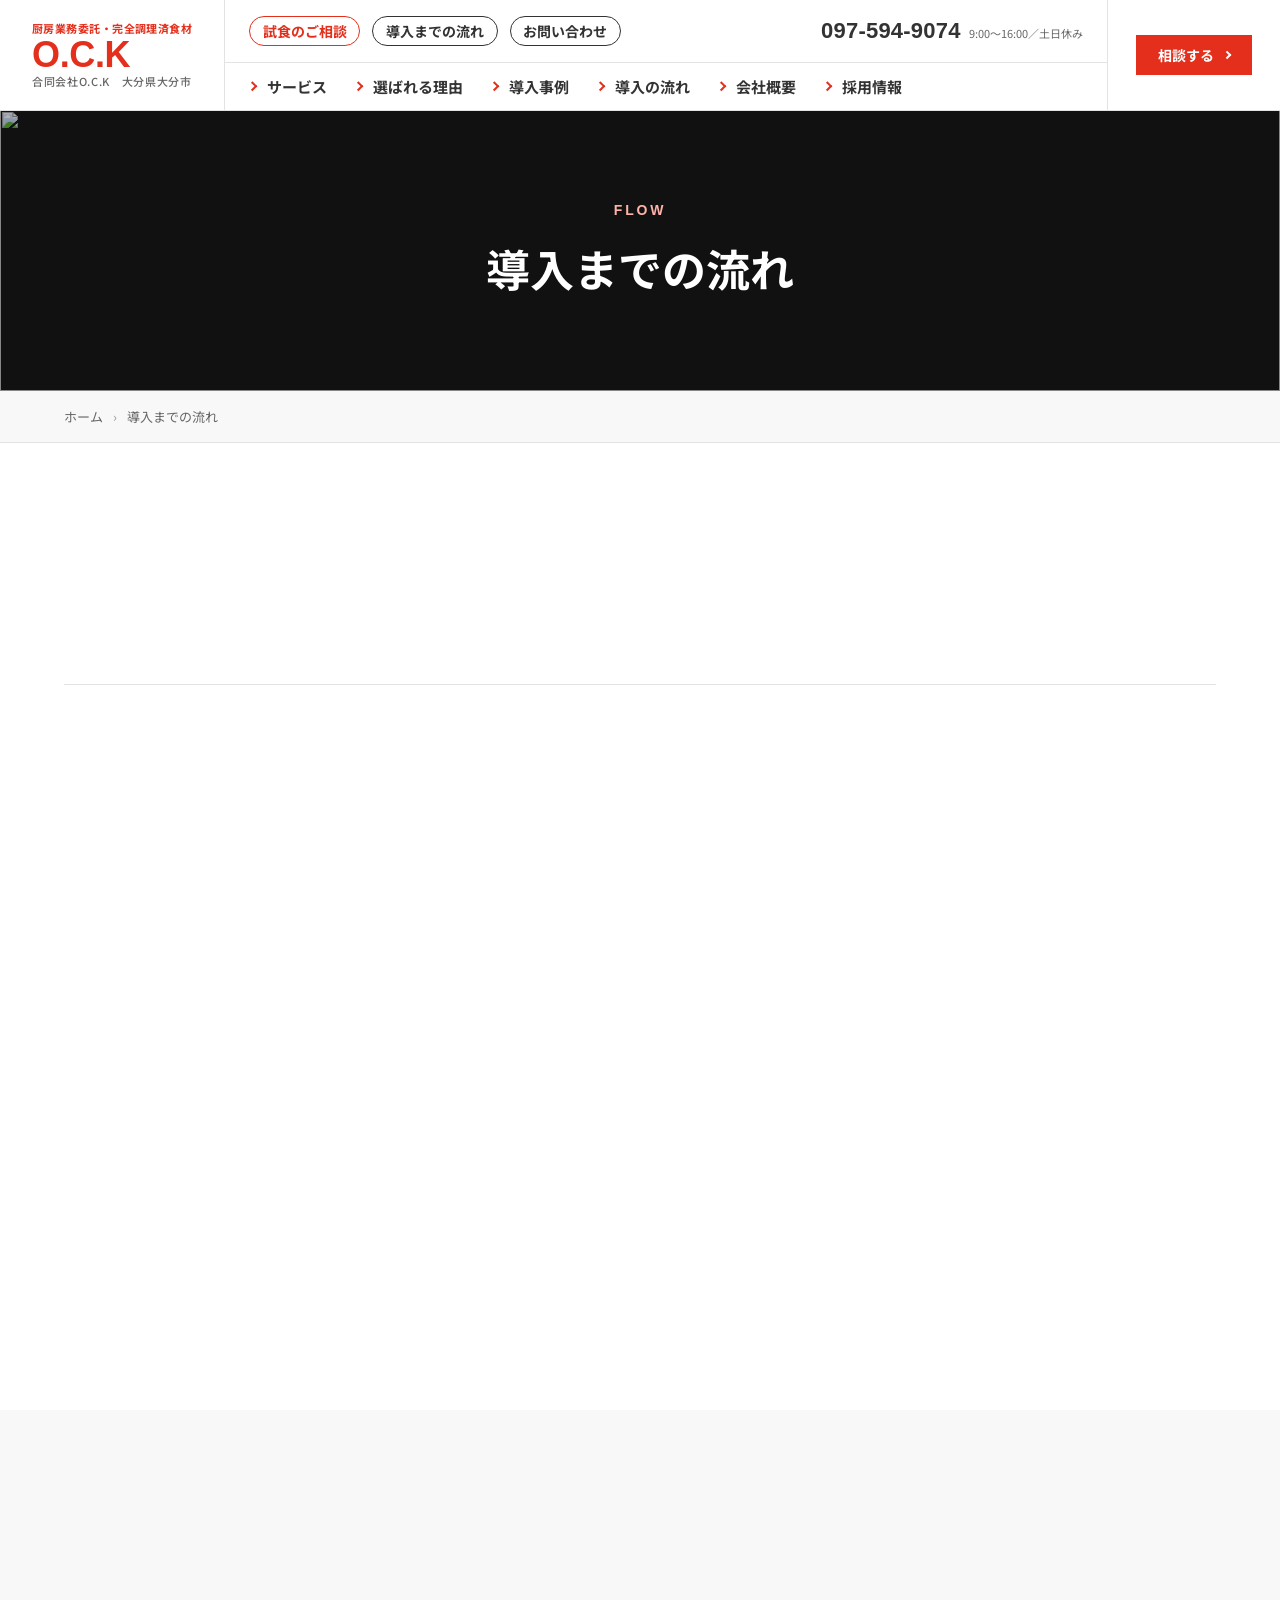
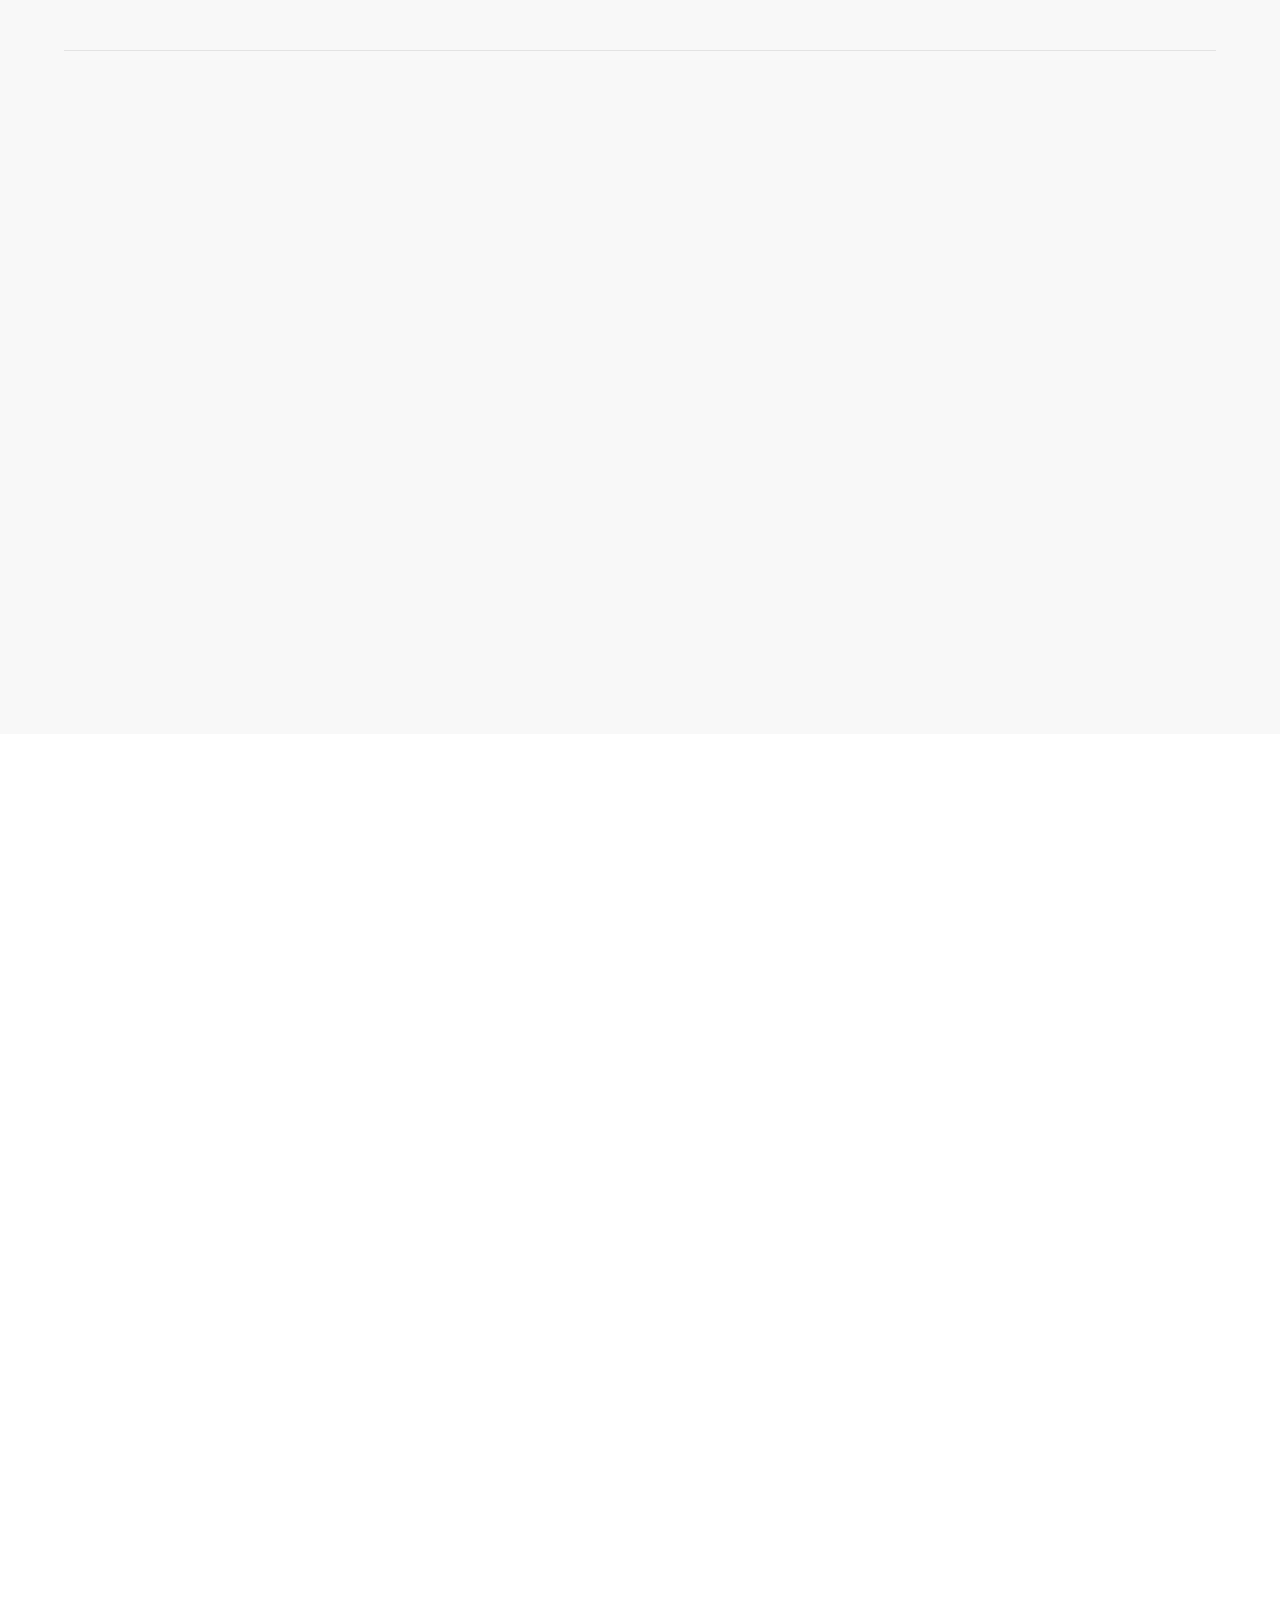
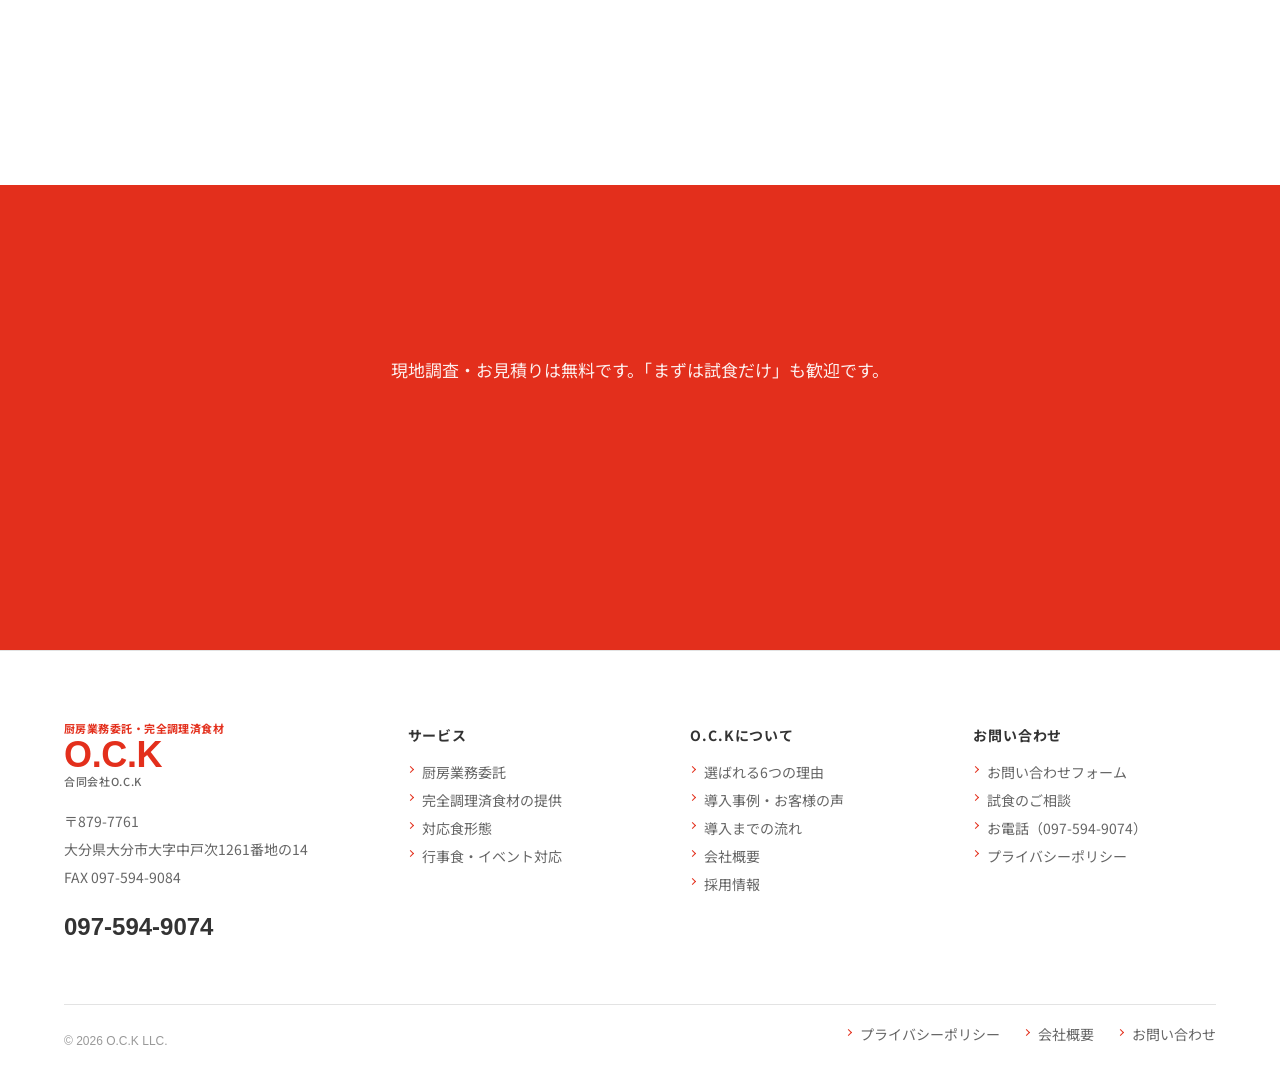
==== flow.html @ 1e6ffe30 "厨房写真に工程キャプションを追加し、導入後の流れを新設 サイトへのフィードバックを受けての対応。  - index/service の写真流しを figure+figcaption 化し、画面上に工程" ====
<!DOCTYPE html>
<html lang="ja">
<head>
<meta charset="UTF-8">
<meta name="viewport" content="width=device-width,initial-scale=1">
<title>導入までの流れ｜合同会社O.C.K</title>
<meta name="description" content="ご相談から現地調査、ご提案・お見積り、試食、ご契約・運営開始まで。導入後、冷蔵のパックが届いてから再加熱・盛付・提供までの1日の流れも掲載。">
<meta property="og:title" content="導入までの流れ｜合同会社O.C.K">
<meta property="og:description" content="ご相談から現地調査、ご提案・お見積り、試食、ご契約・運営開始まで。導入後、冷蔵のパックが届いてから再加熱・盛付・提供までの1日の流れも掲載。">
<meta property="og:type" content="article">
<meta property="og:image" content="assets/img/flow-hero.jpg">
<link rel="preconnect" href="https://fonts.googleapis.com">
<link rel="preconnect" href="https://fonts.gstatic.com" crossorigin>
<link href="https://fonts.googleapis.com/css2?family=Noto+Sans+JP:wght@400;500;700;900&display=swap" rel="stylesheet">
<link rel="icon" href="assets/img/favicon.svg" type="image/svg+xml">
<link rel="stylesheet" href="assets/css/style.css">
</head>
<body>

<div class="home-guide">
  <a href="#gnav">共通メニューに移動</a>
  <a href="#main">ページ本文に移動</a>
  <a href="#footer">フッターに移動</a>
</div>

<div class="Progress" aria-hidden="true"></div>

<!-- ===================== header ===================== -->
<header class="Header">
  <div class="Header__grid">
    <a class="Logo" href="index.html">
      <span class="Logo__tag">厨房業務委託・完全調理済食材</span>
      <span class="Logo__mark">O.C.K</span>
      <span class="Logo__name">合同会社O.C.K　大分県大分市</span>
    </a>

    <div class="Header__main">
      <div class="Header__util">
        <a class="pill pill--red" href="contact.html#shishoku">試食のご相談</a>
        <a class="pill pill--ink" href="flow.html" aria-current="page">導入までの流れ</a>
        <a class="pill pill--ink" href="contact.html">お問い合わせ</a>
        <a class="tel" href="tel:0975949074"><b>097-594-9074</b><span>9:00〜16:00／土日休み</span></a>
      </div>
      <nav class="Gnav" id="gnav" aria-label="グローバルナビゲーション">
        <ul class="Gnav__list">
          <li><a href="service.html">サービス</a></li>
          <li><a href="reason.html">選ばれる理由</a></li>
          <li><a href="case.html">導入事例</a></li>
          <li><a href="flow.html">導入の流れ</a></li>
          <li><a href="company.html">会社概要</a></li>
          <li><a href="recruit.html">採用情報</a></li>
        </ul>
      </nav>
    </div>

    <div class="Header__end">
      <a class="btn-contact" href="contact.html">相談する</a>
    </div>

    <button class="Menubtn" type="button" aria-label="メニューを開く" aria-expanded="false" aria-controls="gnav">
      <span></span><span></span><span></span><i>MENU</i>
    </button>
  </div>
</header>


<main id="main" class="Main">

  <div class="PageHead">
    <img class="PageHead__img--flow" src="assets/img/flow-hero.jpg" alt="" aria-hidden="true">
    <div class="PageHead__in">
      <h1><span class="en">FLOW</span>導入までの流れ</h1>
    </div>
  </div>
  <nav class="Breadcrumb" aria-label="パンくずリスト">
    <ol>
        <li><a href="index.html">ホーム</a></li>
        <li>導入までの流れ</li>
    </ol>
  </nav>


  <section class="sec">
    <div class="inner">
      <h2 class="common_title rv"><span>FLOW</span>導入までの流れ</h2>
      <p class="sec-lead rv">ご相談からご契約・運営開始まで、丁寧にサポートします。まずは試食からでもかまいません。</p>
      <ol class="flow" data-stagger="80">
        <li class="rv"><span class="n">01</span><h3>ご相談・お問い合わせ</h3><p>お悩みやご要望をお聞かせください。お電話・フォームどちらでも承ります。</p></li>
        <li class="rv"><span class="n">02</span><h3>現地調査・ヒアリング</h3><p>厨房設備・食数・食形態を拝見し、最適なプランを検討します。</p></li>
        <li class="rv"><span class="n">03</span><h3>ご提案・お見積り</h3><p>委託範囲は施設様に合わせて調整し、運営プランとお見積りをご提示します。</p></li>
        <li class="rv"><span class="n">04</span><h3>試食・ご検討</h3><p>実際の食事をご試食いただけます。まずは試食からでもOKです。</p></li>
        <li class="rv"><span class="n">05</span><h3>ご契約・運営開始</h3><p>契約後、スムーズに運営を開始します。</p></li>
      </ol>
      <p class="flow-support rv">施設様の状況に合わせて、導入準備から運営開始後まで継続してサポートします。</p>
    </div>
  </section>

  <section class="sec sec--grey" id="day">
    <div class="inner">
      <h2 class="common_title rv"><span>DAY</span>届いてからの1日</h2>
      <p class="sec-lead rv">導入後、施設の厨房で実際にどう回るのか。冷蔵のパックが届いてから提供までの流れです。</p>
      <ol class="flow" data-stagger="80">
        <li class="rv"><span class="n">01</span><h3>冷蔵のパックで届く</h3><p>セントラルキッチンで加熱・急速冷却・真空包装まで済ませた料理が、冷蔵のまま届きます。冷凍ではないので、解凍の時間は要りません。</p></li>
        <li class="rv"><span class="n">02</span><h3>その日の分だけ再加熱する</h3><p>提供する分だけを温めます。仕込みも調理もないため、厨房に立つ人数と時間を抑えられます。</p></li>
        <li class="rv"><span class="n">03</span><h3>利用者様ごとに盛り付ける</h3><p>常食・一口大・粗刻み・極刻み・ミキサーまで、食形態に合わせて盛り付けます。</p></li>
        <li class="rv"><span class="n">04</span><h3>配膳して提供する</h3><p>食後は下膳・食器の洗浄と厨房清掃まで。ここまでが施設様に残る業務です。</p></li>
      </ol>
      <p class="flow-support rv">朝・昼・夕とも同じ流れです。仕込みと調理はセントラルキッチンで完結しています。</p>
    </div>
  </section>

  <section class="sec">
    <div class="inner-narrow">
      <h2 class="common_title rv"><span>FAQ</span>よくあるご質問</h2>
      <div class="prose">
        <h3 class="rv">Q. 厨房業務をすべて委託しないといけませんか？</h3>
        <p class="rv">A. いいえ。完全調理済食材のみの購入・発注にも対応しています。厨房運営は現状のまま、調理工程の負担だけを軽くすることもできます。</p>
        <h3 class="rv">Q. 委託すると行事食やイベントはできなくなりますか？</h3>
        <p class="rv">A. 対応可能です。夏祭り、ビュッフェ、お弁当、ケーキバイキングなど、季節のイベントや行事に合わせた特別メニューもご提供しています。</p>
        <h3 class="rv">Q. 刻み食・ミキサー食には対応していますか？</h3>
        <p class="rv">A. 常食・一口大・粗刻み・極刻み・ミキサーまで幅広く対応しています。※食形態対応・行事食などは、厨房業務委託をご利用の場合に対応可能です。</p>
        <h3 class="rv">Q. 冷凍ではなく冷蔵で届くのはなぜですか？</h3>
        <p class="rv">A. 調理後に急速冷却し、真空包装したうえで冷蔵配送しています。冷蔵のため水分が出にくく、食材本来の味や食感を保てるためです。再加熱してもおいしさを保ちます。</p>
        <h3 class="rv">Q. 試食だけお願いすることはできますか？</h3>
        <p class="rv">A. はい、まずは試食からでもOKです。お気軽にご相談ください。</p>
      </div>
    </div>
  </section>

  <!-- ===================== CTA ===================== -->
  <section class="cta">
    <div class="inner">
      <div class="cta__in">
        <h2 class="rv">厨房の状況を、まず聞かせてください。</h2>
        <p class="rv">現地調査・お見積りは無料です。「まずは試食だけ」も歓迎です。</p>
        <div class="cta__box rv">
          <a class="cta__tel" href="tel:0975949074">
            <span class="lb">お電話でのご相談</span>
            <b><svg viewBox="0 0 24 24" aria-hidden="true"><path d="M6.6 10.8a15.1 15.1 0 0 0 6.6 6.6l2.2-2.2c.3-.3.7-.4 1-.2 1.2.4 2.4.6 3.6.6.6 0 1 .4 1 1V20c0 .6-.4 1-1 1C10.6 21 3 13.4 3 4c0-.6.4-1 1-1h3.5c.6 0 1 .4 1 1 0 1.3.2 2.5.6 3.6.1.4 0 .8-.2 1z"/></svg>097-594-9074</b>
            <span>受付時間 9:00〜16:00（土日休み）</span>
          </a>
          <a class="cta__btn" href="contact.html">
            <strong>お問い合わせ・試食のご相談</strong>
            <span>フォームから24時間受付</span>
          </a>
        </div>
      </div>
    </div>
  </section>


</main>

<footer id="footer" class="Footer">
  <div class="inner">
    <div class="Footer__guide">
      <div class="Footer__brand">
        <a class="Logo" href="index.html">
          <span class="Logo__tag">厨房業務委託・完全調理済食材</span>
          <span class="Logo__mark">O.C.K</span>
          <span class="Logo__name">合同会社O.C.K</span>
        </a>
        <address>
          〒879-7761<br>
          大分県大分市大字中戸次1261番地の14<br>
          FAX 097-594-9084
        </address>
        <a class="tel" href="tel:0975949074">097-594-9074</a>
      </div>
      <div>
        <h3>サービス</h3>
        <ul>
          <li><a href="service.html#itaku">厨房業務委託</a></li>
          <li><a href="service.html#shokuzai">完全調理済食材の提供</a></li>
          <li><a href="service.html#form">対応食形態</a></li>
          <li><a href="service.html#event">行事食・イベント対応</a></li>
        </ul>
      </div>
      <div>
        <h3>O.C.Kについて</h3>
        <ul>
          <li><a href="reason.html">選ばれる6つの理由</a></li>
          <li><a href="case.html">導入事例・お客様の声</a></li>
          <li><a href="flow.html">導入までの流れ</a></li>
          <li><a href="company.html">会社概要</a></li>
          <li><a href="recruit.html">採用情報</a></li>
        </ul>
      </div>
      <div>
        <h3>お問い合わせ</h3>
        <ul>
          <li><a href="contact.html">お問い合わせフォーム</a></li>
          <li><a href="contact.html#shishoku">試食のご相談</a></li>
          <li><a href="tel:0975949074">お電話（097-594-9074）</a></li>
          <li><a href="privacy.html">プライバシーポリシー</a></li>
        </ul>
      </div>
    </div>
    <div class="Footer__foot">
      <small>&copy; 2026 O.C.K LLC.</small>
      <ul>
        <li><a href="privacy.html">プライバシーポリシー</a></li>
        <li><a href="company.html">会社概要</a></li>
        <li><a href="contact.html">お問い合わせ</a></li>
      </ul>
    </div>
  </div>
</footer>
<button class="pagetop" type="button" aria-label="ページ上部へ戻る"></button>
<script src="assets/js/main.js"></script>
</body>
</html>
---- assets/css/style.css ----
@charset "utf-8";
/* =========================================================
   合同会社 O.C.K
   Visual system transcribed from ajinomoto.co.jp
   - html 62.5% / rem grid, .inner 1200px
   - .common_btn : outlined pill + red chevron
   - .cover      : white curtain wipe reveal
   - .notch      : white triangle cut into a grey band
   - offset shadow .1em .1em .3em .1em rgba(0,0,0,.1), radius .5em
   Accent red #E32F1C (client supplied)
   ========================================================= */

:root{
  --red:#e32f1c;
  --red-deep:#c0230f;
  --red-pale:#fdefec;
  --ink:#333;
  --ink-sub:#666;
  --ink-mute:#999;
  --line:#ededed;
  --line-2:#e3e3e3;
  --grey:#f8f8f8;
  --shadow:none;
  --radius:0;
  --inner:1200px;
  --font:'Noto Sans JP','UD新ゴ M',メイリオ,Meiryo,'Hiragino Kaku Gothic Pro',Arial,sans-serif;
  --header:11rem;
}

*,*::before,*::after{box-sizing:border-box}
html{font-size:62.5%;scroll-behavior:smooth;scroll-padding-top:12rem}
body{
  margin:0;font-family:var(--font);font-size:1.6rem;line-height:1.8;color:var(--ink);
  background:#fff;overflow-x:clip;-webkit-font-smoothing:antialiased;
}
img{max-width:100%;height:auto;vertical-align:bottom}
a{color:inherit;text-decoration:none;transition:.3s}
ul,ol{margin:0;padding:0;list-style:none}
h1,h2,h3,h4,p,figure,dl,dd,blockquote{margin:0}
button{font:inherit;color:inherit;background:none;border:0;cursor:pointer}
table{border-collapse:collapse;width:100%}
:focus-visible{outline:2px solid var(--red);outline-offset:3px}

.inner{max-width:var(--inner);margin:0 auto;padding:0 2.4rem}
.inner-narrow{max-width:92rem;margin:0 auto;padding:0 2.4rem}

/* skip links */
.home-guide a{position:absolute;left:-9999px;z-index:9999;background:var(--red);color:#fff;padding:1rem 2rem;font-size:1.3rem}
.home-guide a:focus{left:0;top:0}

/* =========================================================
   Header — bordered cell grid (ajinomoto lockup)
   ========================================================= */
.Header{
  position:fixed;top:0;left:0;width:100%;z-index:1000;background:#fff;
  border-bottom:1px solid var(--line-2);
}
.Progress{
  position:fixed;top:0;left:0;height:3px;width:100%;z-index:1200;background:var(--red);
  transform:scaleX(0);transform-origin:left;will-change:transform;
}
.Header__grid{display:flex;align-items:stretch;min-height:11rem}

.Logo{
  display:flex;flex-direction:column;justify-content:center;gap:.2rem;
  flex:0 0 auto;padding:1.6rem 3.2rem 1.6rem 3.2rem;border-right:1px solid var(--line-2);
}
.Logo:hover{opacity:1}
.Logo__tag{font-size:1.1rem;font-weight:700;letter-spacing:.04em;color:var(--red);line-height:1}
.Logo__mark{
  font-family:Arial,Helvetica,sans-serif;font-weight:700;font-size:3.6rem;line-height:1.05;
  letter-spacing:-.01em;color:var(--red);
}
.Logo__name{font-size:1.1rem;font-weight:500;color:var(--ink-sub);letter-spacing:.06em;line-height:1}

.Header__main{flex:1 1 auto;display:flex;flex-direction:column;min-width:0}
.Header__util{
  display:flex;align-items:center;gap:1.2rem;padding:1.1rem 2.4rem;
  border-bottom:1px solid var(--line-2);
}
.pill{
  display:inline-block;font-size:1.4rem;font-weight:700;line-height:1.6;
  border:1px solid currentColor;border-radius:3em;padding:.2em .9em;transition:.3s;
}
.pill--red{color:var(--red)}
.pill--red:hover{background:var(--red);color:#fff;opacity:1}
.pill--ink{color:var(--ink)}
.pill--ink:hover{background:var(--ink);color:#fff;opacity:1}
.Header__util .tel{
  margin-left:auto;display:flex;align-items:baseline;gap:.8rem;white-space:nowrap;
}
.Header__util .tel b{font-family:Arial,Helvetica,sans-serif;font-size:2.2rem;font-weight:700;color:var(--ink);letter-spacing:.01em}
.Header__util .tel span{font-size:1.1rem;color:var(--ink-sub)}

.Gnav{padding:0 2.4rem;flex:1;display:flex;align-items:center}
.Gnav__list{display:flex;gap:2.8rem}
.Gnav__list a{
  position:relative;display:block;font-size:1.5rem;font-weight:700;padding:.4em 0 .4em 1.2em;
}
.Gnav__list a::before{
  content:'';position:absolute;left:0;top:50%;width:.45em;height:.45em;
  border-top:.15em solid var(--red);border-right:.15em solid var(--red);
  transform:translateY(-50%) rotate(45deg);transition:.3s;
}
.Gnav__list a::after{
  content:'';position:absolute;left:1.2em;right:0;bottom:.1em;height:1px;background:var(--red);
  transform:scaleX(0);transform-origin:left;transition:transform .35s cubic-bezier(.2,.8,.2,1);
}
.Gnav__list a:hover{opacity:1;color:var(--red)}
.Gnav__list a:hover::after,.Gnav__list a[aria-current="page"]::after{transform:scaleX(1)}
.Gnav__list a[aria-current="page"]{color:var(--red)}

.Header__end{
  flex:0 0 auto;display:flex;align-items:center;justify-content:center;
  padding:0 2.8rem;border-left:1px solid var(--line-2);
}
.btn-contact{
  display:inline-flex;align-items:center;gap:1rem;background:var(--red);color:#fff;
  font-size:1.4rem;font-weight:700;padding:1.3rem 2.2rem;white-space:nowrap;line-height:1;
}
.btn-contact::after{
  content:'';width:.45em;height:.45em;border-top:.15em solid #fff;border-right:.15em solid #fff;
  transform:rotate(45deg);transition:transform .3s;
}
.btn-contact:hover{background:var(--red-deep);opacity:1}
.btn-contact:hover::after{transform:rotate(45deg) translate(2px,-2px)}

.Menubtn{display:none;width:7.2rem;align-self:stretch;border-left:1px solid var(--line-2);position:relative}
.Menubtn span{position:absolute;left:50%;margin-left:-1.1rem;width:2.2rem;height:2px;background:var(--ink);transition:.3s}
.Menubtn span:nth-child(1){top:1.8rem}
.Menubtn span:nth-child(2){top:2.5rem}
.Menubtn span:nth-child(3){top:3.2rem}
.Menubtn i{position:absolute;left:0;right:0;bottom:1.1rem;font-style:normal;font-size:1rem;font-weight:700;text-align:center;letter-spacing:.08em}
.Menubtn.is-open span:nth-child(1){top:2.5rem;transform:rotate(45deg)}
.Menubtn.is-open span:nth-child(2){opacity:0}
.Menubtn.is-open span:nth-child(3){top:2.5rem;transform:rotate(-45deg)}

/* =========================================================
   Buttons (= .common_btn)
   ========================================================= */
.common_btn a,a.common_btn,button.common_btn{
  display:inline-block;position:relative;color:var(--red);background:#fff;
  font-size:1.7rem;font-weight:700;line-height:1.6;
  border:1px solid currentColor;border-radius:3em;padding:.7em 3em .7em 2em;transition:.3s;
}
.common_btn a::after,a.common_btn::after,button.common_btn::after{
  content:'';position:absolute;top:50%;right:1.4em;width:.5em;height:.5em;margin-top:-.3em;
  border-top:.15em solid currentColor;border-right:.15em solid currentColor;transform:rotate(45deg);
  transition:.3s;
}
.common_btn a:hover,a.common_btn:hover,button.common_btn:hover{background:var(--red);color:#fff;opacity:1}
.common_btn a:hover::after,a.common_btn:hover::after{transform:rotate(45deg) translate(3px,-3px)}
.common_btn{text-align:center}
.btn-center{text-align:center;margin-top:6rem}

/* =========================================================
   Section titles (= .common_title)
   ========================================================= */
.common_title{font-size:3.2rem;font-weight:700;line-height:1.5;margin:0 0 1.6rem;letter-spacing:.02em}
.common_title > span.lbl,
.common_title > span:not([class]){
  display:block;position:relative;font-family:Arial,Helvetica,sans-serif;
  font-size:1.2rem;font-weight:700;color:var(--red);letter-spacing:.16em;
  line-height:1;margin-bottom:1.4rem;
}
.common_title > span.lbl::before,
.common_title > span:not([class])::before{
  content:none;
}
.common_title.is-in > span.lbl::before{transform:scaleY(1)}
.common_title .ttl-in{display:block;overflow:hidden}
.common_title .ttl-in > span{display:block}
.common_title.is-in .ttl-in > span{transform:none}
.common_title--center{text-align:center;margin-left:0}
.common_title--center > span.lbl,
.common_title--center > span:not([class]){margin:0 0 1.4rem;padding:0}

.sec-lead{font-size:1.55rem;line-height:1.95;color:var(--ink-sub);margin:0 0 4rem}
.common_title--center + .sec-lead{text-align:center;margin-left:0}

/* =========================================================
   Reveal system
   ========================================================= */
.rv{opacity:0;transform:translateY(1.2rem);transition:opacity .5s ease,transform .5s ease}
.rv.is-in{opacity:1;transform:none}
.cut.is-in{transform:none}
.rv-img{opacity:0;transition:opacity .5s ease}
.rv-img.is-in{opacity:1}
.rv-up{overflow:hidden;display:block}
.rv-up > *{display:block}
.rv-up.is-in > *{transform:none}

/* white curtain wipe (= .asv h3 span.cover) */
.cover{position:relative;display:inline-block}
.cover::before{content:none}
.cover.is-in::before{margin-left:100%}

/* =========================================================
   Main visual  (= #mainv : white message card + banner)
   ========================================================= */
.Main{padding-top:var(--header)}
#mainv{position:relative;overflow:hidden}
#mainv .line{position:absolute;left:0;top:6vw;width:100%;height:18vw;z-index:0;pointer-events:none}
#mainv .line path{
  fill:none;stroke:var(--red);stroke-width:1.6;
  stroke-dasharray:2400;stroke-dashoffset:2400;
}
#mainv.is-ready .line path{transition:stroke-dashoffset 2.2s ease-in-out .35s;stroke-dashoffset:0}

#mainv .slide{position:relative;height:34.5vw}
#mainv .slide > li{
  position:absolute;inset:0;display:flex;flex-direction:row-reverse;align-items:flex-start;
  opacity:0;visibility:hidden;pointer-events:none;z-index:1;
  transition:opacity .55s ease .35s,visibility 0s linear .9s;
}
#mainv .slide > li.is-active{
  opacity:1;visibility:visible;pointer-events:auto;z-index:2;
  transition:opacity .45s ease,visibility 0s;
}
#mainv .banner{
  width:60vw;height:28.5vw;margin:3vw 3vw 3vw 0;overflow:hidden;flex:0 0 auto;
}
#mainv .banner img{
  width:100%;height:100%;object-fit:cover;
  clip-path:inset(0 0 0 100%);transform:scale(1.14);
  transition:clip-path 1.15s cubic-bezier(.76,0,.24,1),transform 9s linear;
}
#mainv .slide > li.is-active .banner img{clip-path:inset(0 0 0 0);transform:scale(1)}
#mainv .message{
  width:34vw;height:28.5vw;background:#fff;margin:3vw;padding:2.6vw 2.4vw 2.6vw 0;
  position:relative;overflow:hidden;z-index:3;
  display:flex;flex-direction:column;justify-content:center;
}
/* card contents rise in, one after another */
#mainv .message > *{
  opacity:0;transform:translateY(2.4rem);
  transition:opacity .7s ease,transform .9s cubic-bezier(.16,.84,.28,1);
}
#mainv .slide > li.is-active .message > *{opacity:1;transform:none}
#mainv .slide > li.is-active .message > *:nth-child(1){transition-delay:.34s}
#mainv .slide > li.is-active .message > *:nth-child(2){transition-delay:.46s}
#mainv .slide > li.is-active .message > *:nth-child(3){transition-delay:.58s}
#mainv .slide > li.is-active .message > *:nth-child(4){transition-delay:.70s}
/* a red edge sweeps across the card as the slide lands */
#mainv .message::after{
  content:'';position:absolute;inset:0;background:var(--red);transform:translateX(-101%);
  transition:transform .5s cubic-bezier(.76,0,.24,1);
}
#mainv .slide > li.is-active .message::after{transform:translateX(101%);transition-duration:.8s;transition-delay:.12s}
#mainv .message .eyebrow{
  font-size:1.25rem;font-weight:700;letter-spacing:.1em;color:var(--red);margin-bottom:1.2rem;
}
#mainv .message h2{font-size:2.5vw;font-weight:700;line-height:1.5;letter-spacing:-.005em}
#mainv .message h2 em{font-style:normal;color:var(--red)}
#mainv .message h2 .num{font-family:Arial,Helvetica,sans-serif;font-size:1.5em;font-weight:700;letter-spacing:-.02em;line-height:0}
#mainv .message p{margin-top:1.4vw;font-size:1.45rem;line-height:1.9;color:var(--ink-sub)}
#mainv .message .common_btn{margin-top:auto;padding-top:1.6vw;text-align:left}
#mainv .message .common_btn a{font-size:1.5rem}

#mainv .mv-ctrl{position:absolute;right:4vw;bottom:4.6vw;display:flex;align-items:center;gap:1rem;z-index:4}
#mainv .mv-ctrl > button{
  width:4.4rem;height:4.4rem;border:1px solid var(--line-2);border-radius:50%;background:#fff;
  position:relative;transition:.3s;
}
#mainv .mv-ctrl > button:hover{background:var(--red);border-color:var(--red)}
#mainv .mv-ctrl > button::before{
  content:'';position:absolute;top:50%;left:50%;width:.9rem;height:.9rem;
  border-top:1.5px solid var(--ink);border-right:1.5px solid var(--ink);transition:.3s;
}
#mainv .mv-ctrl > button:hover::before{border-color:#fff}
#mainv .mv-ctrl .prev::before{transform:translate(-35%,-50%) rotate(-135deg)}
#mainv .mv-ctrl .next::before{transform:translate(-65%,-50%) rotate(45deg)}
#mainv .mv-ctrl .toggle::before{
  border:0;width:.9rem;height:1rem;transform:translate(-50%,-50%);
  border-left:3px solid var(--ink);border-right:3px solid var(--ink);
}
#mainv .mv-ctrl .toggle.is-paused::before{
  border:0;width:0;height:0;border-left:9px solid var(--ink);
  border-top:6px solid transparent;border-bottom:6px solid transparent;
  transform:translate(-40%,-50%);
}
#mainv .mv-ctrl .toggle:hover::before{border-left-color:#fff;border-right-color:#fff}
#mainv .mv-ctrl .toggle.is-paused:hover::before{border-top-color:transparent;border-bottom-color:transparent}
#mainv .dots{display:flex;align-items:center;gap:.8rem;margin-right:.8rem}
#mainv .dots button{width:3rem;height:3px;background:rgba(255,255,255,.8);box-shadow:0 0 3px rgba(0,0,0,.3)}
#mainv .dots button.is-active{background:var(--red)}

/* important notices */
.important_notices{background:var(--red-pale)}
.important_notices .inner{display:flex;align-items:center;gap:3.2rem;padding-top:2rem;padding-bottom:2rem;max-width:160rem}
.important_notices h2{font-size:1.8rem;font-weight:800;color:var(--red);margin:0;white-space:nowrap}
.important_notices dl{display:flex;flex-wrap:wrap;gap:.4rem 2rem;margin:0;font-size:1.6rem;line-height:1.6}
.important_notices dt{font-size:1.5rem;color:var(--ink-sub);font-family:Arial,Helvetica,sans-serif}
.important_notices dd{margin:0}
.important_notices a{text-decoration:underline}
.important_notices a:hover{color:var(--red)}

/* =========================================================
   Sections
   ========================================================= */
.sec{padding:8rem 0}
.sec--grey{background:var(--grey)}
.sec--tight{padding:7rem 0}

/* ---- 経営課題（editorial list, hairline rules） ---- */
.issue{background:var(--grey);padding:8rem 0}
.issue__head{max-width:96rem;margin:0 auto 6rem;text-align:center}
.issue__head .eyebrow{
  display:inline-block;font-size:1.4rem;font-weight:700;letter-spacing:.14em;color:var(--red);
  margin-bottom:2rem;
}
.issue__head h2{font-size:2.8rem;font-weight:700;line-height:1.7}
.issue__head h2 mark{
  background:none;color:var(--red);padding:0;margin:0;line-height:inherit;
}
.issue__list{border-top:1px solid var(--line-2)}
.issue__list li{
  display:grid;grid-template-columns:7rem minmax(0,34rem) 1fr;gap:0 3.2rem;align-items:baseline;
  border-bottom:1px solid var(--line-2);padding:2.8rem .4rem;
}
.issue__list .n{
  font-family:Arial,Helvetica,sans-serif;font-size:1.4rem;font-weight:700;color:var(--red);
  letter-spacing:.1em;
}
.issue__list h3{font-size:1.9rem;font-weight:700;line-height:1.65}
.issue__list p{font-size:1.45rem;color:var(--ink-sub);line-height:1.9}
.issue__answer{margin-top:6rem;text-align:center}
.issue__answer .arrow{
  width:1px;height:4rem;margin:0 auto 2.6rem;background:var(--line-2);
}
.issue__answer p{font-size:2.1rem;font-weight:700;line-height:1.8}
.issue__answer p em{font-style:normal;color:var(--red)}

/* ---- 理念 (= .asv) ---- */
.asv{background:var(--grey);padding:8rem 0;position:relative;overflow:hidden}
.asv__lead{font-size:1.2rem;font-weight:700;text-align:center;color:var(--red);letter-spacing:.16em;margin-bottom:2.4rem}
.asv__statement{will-change:transform;
  background:#fff;text-align:center;font-size:2.8rem;font-weight:700;line-height:1.7;
  padding:4.4rem 3rem;overflow:hidden;
}
.asv__statement em{font-style:normal;color:var(--red)}
.asv__under{
  display:flex;justify-content:center;align-items:center;gap:4rem;margin-top:5.6rem;flex-wrap:wrap;
}
.asv__under p{font-size:1.6rem;line-height:1.95;max-width:56rem}
.asv .wave{display:block;width:100%;max-width:110rem;margin:5rem auto 0;height:6rem}
.asv .wave path{
  fill:none;stroke:var(--red);stroke-width:1.4;stroke-dasharray:1600;stroke-dashoffset:1600;
  transition:stroke-dashoffset 2s ease-in-out;
}
.asv .wave.is-in path{stroke-dashoffset:0}

/* ---- 数字（before / after） ---- */
.ba{display:grid;grid-template-columns:1fr 9rem 1.4fr;align-items:stretch}
.ba .ba__col--before{opacity:0;transform:translateX(-4rem);transition:opacity .9s ease,transform 1s cubic-bezier(.16,.84,.28,1)}
.ba .ba__col--after{opacity:0;transform:translateX(4rem);transition:opacity .9s ease .18s,transform 1s cubic-bezier(.16,.84,.28,1) .18s}
.ba .ba__arrow span{opacity:0;transform:scale(.2);transition:opacity .5s ease .7s,transform .6s cubic-bezier(.2,1.5,.4,1) .7s}
.ba.is-in .ba__col--before,.ba.is-in .ba__col--after{opacity:1;transform:none}
.ba.is-in .ba__arrow span{opacity:1;transform:none}
.ba__note{font-size:1.3rem;color:var(--ink-mute);text-align:right;margin:0 0 1.6rem}
.ba__col{background:#fff;border:1px solid var(--line-2);overflow:hidden;padding-bottom:3.2rem}
.ba__col h3{font-size:1.9rem;font-weight:700;color:#fff;text-align:center;padding:1.6rem;letter-spacing:.06em}
.ba__col--before h3{background:#8b8b8b}
.ba__col--after h3{background:var(--red)}
.ba__steps{padding:2.6rem 2.6rem 0;display:grid;gap:1rem}
.ba__steps li{background:#f1f1f1;color:#555;text-align:center;font-size:1.6rem;font-weight:700;padding:1.2rem;letter-spacing:.5em;text-indent:.5em}
.ba__people{display:flex;justify-content:center;gap:.6rem;padding:2.6rem 0 0}
.ba__people svg{width:4rem;height:5.2rem}
.ba__total{margin:2rem 2.6rem 0;border-top:1px solid var(--line);padding-top:1.6rem;text-align:center;font-size:1.7rem;font-weight:700}
.ba__total b{font-family:Arial,Helvetica,sans-serif;font-size:5.2rem;line-height:1;margin:0 .3rem;letter-spacing:-.02em}
.ba__col--after .ba__total{color:var(--red)}
.ba__arrow{display:grid;place-items:center}
.ba__arrow span{width:0;height:0;border-top:2.4rem solid transparent;border-bottom:2.4rem solid transparent;border-left:3.2rem solid var(--red)}
.ba__box{margin:0 2.6rem;border:1px solid var(--line-2);border-radius:var(--radius);padding:2rem}
.ba__box + .ba__box{margin-top:1.6rem}
.ba__box h4{font-size:1.5rem;font-weight:700;text-align:center;margin-bottom:1.4rem;color:var(--ink-sub)}
.ba__col--after .ba__box h4{color:var(--red)}
.ba__chain{display:flex;align-items:center;justify-content:center;gap:1.4rem;flex-wrap:wrap}
.ba__chain li{font-size:1.5rem;font-weight:700}
.ba__chain li.sep{color:var(--red)}
.ba__inhouse{background:var(--red-pale);border-radius:.3rem;text-align:center;font-size:1.6rem;font-weight:700;padding:1rem}
.ba__hours{display:flex;justify-content:center;gap:1.8rem;font-size:1.4rem;color:var(--ink-sub);margin-top:1.4rem}
.cut{
  transform:scale(.94);transition:transform .8s cubic-bezier(.2,1.35,.4,1),opacity .8s ease;
  margin-top:4rem;background:#fff;border:2px solid var(--red);border-radius:var(--radius);
  text-align:center;padding:3.4rem 2.4rem;
}
.cut strong{display:block;font-size:2.2rem;font-weight:700;line-height:1.6}
.cut strong b{font-family:Arial,Helvetica,sans-serif;font-size:1.25em;color:var(--red);line-height:1;letter-spacing:-.01em;margin:0 .2rem}
.cut p{margin-top:.8rem;font-size:1.45rem;color:var(--ink-sub)}

/* ---- カード群 (= .future / .link_area card idiom) ---- */
.cards{display:flex;flex-wrap:wrap;justify-content:space-between;gap:2.4rem 0}
.cards > li{width:32%}
.cards--2 > li{width:49%}
.card{
  display:block;position:relative;height:100%;background:#fff;
  border:1px solid var(--line-2);overflow:hidden;transition:border-color .3s;
}
.card:hover{opacity:1;border-color:var(--red)}
.card::after{
  content:'';position:absolute;right:1.8rem;bottom:1.8rem;width:.45em;height:.45em;
  border-top:1px solid var(--ink-mute);border-right:1px solid var(--ink-mute);transform:rotate(45deg);
  transition:border-color .3s;
}
.card:hover::after{border-color:var(--red)}
.card__img{display:block;aspect-ratio:16/10;overflow:hidden}
.card__img img{width:100%;height:100%;object-fit:cover;transition:transform .8s cubic-bezier(.2,.8,.2,1)}
.card:hover .card__img img{transform:scale(1.03)}
.card__body{display:block;padding:2.4rem 2.2rem 4rem}
.card__no{
  display:block;font-family:Arial,Helvetica,sans-serif;font-size:1.3rem;font-weight:700;
  color:var(--red);letter-spacing:.12em;margin-bottom:.8rem;
}
.card h3{font-size:1.8rem;font-weight:700;line-height:1.6;margin-bottom:1rem}
.card p{font-size:1.4rem;color:var(--ink-sub);line-height:1.9}
.card .sub{display:block;font-size:1.3rem;color:var(--ink-mute);margin-bottom:1.4rem}

/* 2枚組の事業カード */
.biz .card__body{padding:3rem 2.8rem 4.6rem}
.biz .card h3{font-size:2.1rem}

/* ---- 横スクロール写真帯（marquee） ---- */
.marquee{overflow:hidden;padding:0;position:relative}
.marquee__track{display:flex;width:max-content;animation:marquee 46s linear infinite}
.marquee:hover .marquee__track{animation-play-state:paused}
.marquee__track li{width:26rem;flex:0 0 auto;padding-right:1.6rem}
.marquee__track figure{margin:0}
.marquee__track img{width:100%;height:26rem;object-fit:cover}
.marquee__track figcaption{font-size:1.3rem;line-height:1.7;color:var(--ink-sub);margin-top:1.2rem}
.marquee__track .step{
  display:block;font-size:1.1rem;font-weight:700;letter-spacing:.1em;
  color:var(--red);margin-bottom:.4rem;
}
@keyframes marquee{from{transform:translateX(0)}to{transform:translateX(-50%)}}
.marquee--rev .marquee__track{animation-direction:reverse}
.marquee--gap{margin-top:4.8rem}

/* ---- 食形態 ---- */
.form-list{display:flex;justify-content:center;flex-wrap:wrap;gap:1.6rem}
.form-list li{
  border:1px solid var(--red);color:var(--red);border-radius:3em;
  font-size:1.8rem;font-weight:700;padding:1.1rem 3.6rem;background:#fff;
}
.form-note{text-align:center;font-size:1.3rem;color:var(--ink-mute);margin-top:2.6rem}

/* ---- カルーセル ---- */
.carousel{position:relative}
.carousel__viewport{overflow:hidden}
.carousel__track{display:flex;align-items:stretch;gap:2.4rem;transition:transform .8s cubic-bezier(.2,.8,.2,1)}
.carousel__track > li{flex:0 0 calc((100% - 7.2rem)/4)}
.carousel--3 .carousel__track > li{flex:0 0 calc((100% - 4.8rem)/3)}
.carousel__ctrl{display:flex;justify-content:center;align-items:center;gap:1rem;margin-top:4rem}
.carousel__btn{
  width:5rem;height:5rem;border:1px solid var(--line-2);border-radius:50%;background:#fff;
  position:relative;transition:.3s;
}
.carousel__btn:hover:not(:disabled){background:var(--red);border-color:var(--red)}
.carousel__btn::before{
  content:'';position:absolute;top:50%;left:50%;width:.9rem;height:.9rem;
  border-top:1.5px solid var(--ink);border-right:1.5px solid var(--ink);transition:.3s;
}
.carousel__btn:hover:not(:disabled)::before{border-color:#fff}
.carousel__btn--prev::before{transform:translate(-35%,-50%) rotate(-135deg)}
.carousel__btn--next::before{transform:translate(-65%,-50%) rotate(45deg)}
.carousel__btn:disabled{opacity:.28;cursor:default}
.carousel__dots{display:flex;gap:.8rem;margin:0 1.2rem}
.carousel__dots button{width:3.2rem;height:3px;background:#dcdcdc}
.carousel__dots button.is-active{background:var(--red)}
.tile{display:block;height:100%}
.tile__img{display:block;aspect-ratio:4/3;overflow:hidden}
.tile__img img{width:100%;height:100%;object-fit:cover;transition:transform .8s cubic-bezier(.2,.8,.2,1)}
.tile:hover img{transform:scale(1.05)}
.tile__meta{display:flex;align-items:center;gap:1rem;margin:1.6rem 0 .6rem;font-size:1.3rem}
.tile__meta .ctg{color:var(--red);font-weight:700}
.tile h3{font-size:1.7rem;font-weight:500;line-height:1.7}

/* ---- 導入事例 ---- */
.case{display:grid;grid-template-columns:1.05fr 1fr;background:#fff;border:1px solid var(--line-2);overflow:hidden}
.case__img{min-height:36rem}
.case__img img{width:100%;height:100%;object-fit:cover}
.case__body{padding:5.6rem 5rem}
.case__tag{display:inline-block;font-size:1.3rem;font-weight:700;color:#fff;background:var(--red);border-radius:1em;padding:.25em 1.1em;margin-bottom:2rem}
.case__body h3{font-size:2.8rem;font-weight:700;line-height:1.6;margin-bottom:2rem}
.case__body p{font-size:1.6rem;color:var(--ink-sub);line-height:2.1}
.voice{display:grid;grid-template-columns:repeat(3,1fr);gap:2.6rem;margin-top:5rem}
.voice li{background:#fff;border:1px solid var(--line-2);border-top:2px solid var(--red);padding:3rem 2.6rem}
.voice p{font-size:1.6rem;line-height:2.05}
.voice .who{margin-top:1.6rem;font-size:1.3rem;color:var(--ink-mute)}

/* ---- ギャラリー ---- */
.gallery{display:grid;grid-template-columns:repeat(4,1fr);gap:1.6rem}
.gallery li{aspect-ratio:4/3;overflow:hidden}
.gallery li:first-child{grid-column:span 2;grid-row:span 2;aspect-ratio:auto}
.gallery img{width:100%;height:100%;object-fit:cover;transition:transform .8s cubic-bezier(.2,.8,.2,1)}
.gallery li:hover img{transform:scale(1.06)}

/* ---- 導入の流れ ---- */
.flow{border-top:1px solid var(--line-2)}
.flow li{display:grid;grid-template-columns:11rem 30rem 1fr;gap:0 3.2rem;align-items:baseline;border-bottom:1px solid var(--line-2);padding:3.4rem .8rem;position:relative}
.flow .n{font-family:Arial,Helvetica,sans-serif;font-size:2.6rem;font-weight:700;color:var(--red);letter-spacing:.02em;line-height:1.4}
.flow h3{font-size:2.2rem;font-weight:700;line-height:1.5}
.flow p{font-size:1.6rem;color:var(--ink-sub);line-height:2}
.flow-support{margin-top:3.2rem;background:var(--red-pale);text-align:center;padding:2.6rem;font-size:1.8rem;font-weight:700;line-height:1.9}

/* ---- ニュース (= .newsroom) ---- */
.news li{border-bottom:1px solid var(--line)}
.news a{display:block;padding:2.6rem .4rem}
.news a:hover{opacity:1}
.news a:hover .news__title{color:var(--red);text-decoration:underline}
.news__meta{display:flex;align-items:center;gap:1.4rem;font-size:1.5rem;margin-bottom:.4em}
.news__meta time{font-family:Arial,Helvetica,sans-serif;color:var(--ink-sub)}
.news__meta .ctg{color:var(--red)}
.news__meta .genre{border:1px solid var(--line-2);border-radius:.5rem;font-size:1.2rem;padding:.2em .8em;color:var(--ink-sub)}
.news__title{font-size:2rem;font-weight:400;line-height:1.7;transition:.3s}

/* ---- link_area（三角ノッチ付き） ---- */
.link_area{background:var(--grey);padding:10rem 0;position:relative}
.link_area::before{
  content:'';position:absolute;top:0;left:50%;margin-left:-3em;
  border-top:2em solid #fff;border-right:3em solid transparent;border-left:3em solid transparent;
}
.link_area .cards > li{width:32%}
.link_area .card{display:flex;align-items:center;justify-content:center;padding:5.6rem 1.6rem;text-align:center}
.link_area .card .common_title{margin:0}

/* ---- CTA ---- */
.cta{background:var(--red);color:#fff;padding:8.8rem 0}
.cta__in{text-align:center}
.cta h2{font-size:3.6rem;font-weight:700;line-height:1.6;margin-bottom:1.2rem}
.cta p{font-size:1.7rem;opacity:.92;margin-bottom:4rem}
.cta__box{display:flex;justify-content:center;gap:2.4rem;flex-wrap:wrap;align-items:stretch}
.cta__tel{background:#fff;color:var(--ink);padding:2.6rem 4rem;text-align:left;min-width:36rem;border-radius:var(--radius)}
.cta__tel .lb{display:block;font-size:1.3rem;font-weight:700;color:var(--ink-sub)}
.cta__tel b{display:flex;align-items:center;gap:1.2rem;font-family:Arial,Helvetica,sans-serif;font-size:4rem;font-weight:700;line-height:1.25;letter-spacing:-.01em}
.cta__tel b svg{width:3rem;height:3rem;fill:var(--red)}
.cta__tel span{display:block;font-size:1.3rem;color:var(--ink-sub)}
.cta__btn{
  display:flex;flex-direction:column;justify-content:center;align-items:center;gap:.6rem;
  background:#fff;color:var(--red);border-radius:var(--radius);padding:2.6rem 4.8rem;min-width:36rem;
  font-weight:700;
}
.cta__btn:hover{opacity:1;background:#111;color:#fff}
.cta__btn strong{font-size:2.4rem}
.cta__btn span{font-size:1.3rem;font-weight:500}


/* ---- 募集要項ブロック（採用ページ） ---- */
.job-block + .job-block{margin-top:5.6rem}
.job-title{
  display:flex;align-items:center;flex-wrap:wrap;gap:1.2rem;
  font-size:2.4rem;font-weight:700;line-height:1.5;margin-bottom:2rem;
  padding-bottom:1.6rem;border-bottom:2px solid var(--red);
}
.job-title .no{
  font-family:Arial,Helvetica,sans-serif;font-size:1.3rem;font-weight:700;color:var(--red);
  letter-spacing:.12em;width:100%;
}
.job-title .tag{
  font-size:1.2rem;font-weight:700;color:#fff;background:var(--ink);border-radius:1em;padding:.3em 1em;
}

/* ---- 2列 特長リスト（.issue__list の派生） ---- */
.pts{border-top:1px solid var(--line-2)}
.pts li{
  display:grid;grid-template-columns:16rem 1fr;gap:0 3.2rem;align-items:baseline;
  border-bottom:1px solid var(--line-2);padding:3rem .8rem;
}
.pts .n{font-family:Arial,Helvetica,sans-serif;font-size:1.3rem;font-weight:700;color:var(--red);letter-spacing:.12em}
.pts h3{font-size:2.2rem;font-weight:700;line-height:1.5;margin-bottom:.6rem}
.pts p{font-size:1.6rem;color:var(--ink-sub);line-height:2}

/* ---- 中央寄せ common_btn のインラインリンク ---- */
.inline-btn{text-align:left;margin-top:2.4rem}

/* =========================================================
   Lower pages
   ========================================================= */
.PageHead{position:relative;overflow:hidden;background:#111}
.PageHead img{position:absolute;inset:0;width:100%;height:100%;object-fit:cover;opacity:.5}
.PageHead img.PageHead__img--flow{object-position:center 34%;opacity:.68}
.PageHead img.PageHead__img--service{object-position:center 34%;opacity:.68}
.PageHead img.PageHead__img--reason{object-position:center 20%}
.PageHead img.PageHead__img--case{object-position:center 32%;opacity:.58}
.PageHead img.PageHead__img--company,
.PageHead img.PageHead__img--recruit{opacity:.68}
.PageHead__in{position:relative;padding:9rem 0;text-align:center;color:#fff}
.PageHead .en{display:block;font-family:Arial,Helvetica,sans-serif;font-size:1.4rem;font-weight:700;letter-spacing:.2em;color:#ffb3a8;margin-bottom:1.4rem}
.PageHead h1{font-size:4.4rem;font-weight:700;line-height:1.5}
.Breadcrumb{background:var(--grey);font-size:1.3rem;color:var(--ink-sub);border-bottom:1px solid var(--line-2)}
.Breadcrumb ol{display:flex;flex-wrap:wrap;gap:1rem;max-width:var(--inner);margin:0 auto;padding:1.4rem 2.4rem}
.Breadcrumb li+li::before{content:'›';margin-right:1rem;color:var(--ink-mute)}
.Breadcrumb a:hover{color:var(--red)}

.prose h2{font-size:3.2rem;font-weight:700;line-height:1.5;margin:0 0 2.4rem;padding-left:1.8rem;border-left:5px solid var(--red)}
.prose h3{font-size:2.2rem;font-weight:700;margin:4.4rem 0 1.4rem}
.prose p{font-size:1.6rem;line-height:2.15;margin-bottom:2rem}
.prose ul.dot li{position:relative;padding-left:2.2rem;font-size:1.6rem;line-height:2.05}
.prose ul.dot li::before{content:'';position:absolute;left:.2rem;top:.9em;width:.8rem;height:.8rem;border-radius:50%;background:var(--red)}
.prose ul.dot{margin-bottom:2.4rem}
.sec-block + .sec-block{margin-top:8.8rem}

.reason-blocks{display:grid;gap:9.6rem}
.reason-block{display:grid;grid-template-columns:1fr 1.05fr;gap:5.6rem;align-items:center}
.reason-block:nth-child(even) .reason-block__img{order:2}
.reason-block__img{aspect-ratio:4/3;overflow:hidden}
.reason-block__img img{width:100%;height:100%;object-fit:cover}
.reason-block .no{font-family:Arial,Helvetica,sans-serif;font-size:4.4rem;font-weight:700;color:var(--red);line-height:1;margin-bottom:1rem;letter-spacing:-.02em}
.reason-block .lead{font-size:1.9rem;font-weight:700;line-height:1.9;margin-bottom:1.4rem}

.table-company{border-top:1px solid var(--line-2)}
.table-company th,.table-company td{border-bottom:1px solid var(--line-2);padding:2.2rem 1.8rem;text-align:left;vertical-align:top;font-size:1.6rem}
.table-company th{width:22rem;font-weight:700;background:var(--grey)}

.form-block{border-top:1px solid var(--line-2)}
.form-row{display:grid;grid-template-columns:24rem 1fr;gap:2.4rem;align-items:start;padding:2.6rem .4rem;border-bottom:1px solid var(--line-2)}
.form-row > label{font-size:1.6rem;font-weight:700;padding-top:1.2rem}
.form-row .req{display:inline-block;background:var(--red);color:#fff;font-size:1.1rem;font-weight:700;padding:.2em .8em;margin-left:.8rem;vertical-align:.2rem}
.form-row input,.form-row textarea,.form-row select{
  width:100%;border:1px solid #d5d5d5;padding:1.4rem 1.6rem;font:inherit;font-size:1.5rem;background:#fff;border-radius:.3rem;
}
.form-submit{text-align:center;margin-top:4rem}
.form-submit button{font-size:1.9rem;padding:.9em 4em .9em 3em}
.form-note-s{font-size:1.3rem;color:var(--ink-mute);margin-top:1.8rem}

/* =========================================================
   Footer
   ========================================================= */
.Footer{border-top:1px solid var(--line-2);padding:7.2rem 0 0}
.Footer__guide{display:grid;grid-template-columns:1.25fr 1fr 1fr 1fr;gap:4rem;padding-bottom:5.6rem}
.Footer__brand .Logo{padding:0;border:0;margin-bottom:2rem;align-items:flex-start}
.Footer__brand address{font-style:normal;font-size:1.4rem;color:var(--ink-sub);line-height:2}
.Footer__brand .tel{display:block;margin-top:1.4rem;font-family:Arial,Helvetica,sans-serif;font-size:2.4rem;font-weight:700}
.Footer h3{font-size:1.4rem;font-weight:700;margin-bottom:1.6rem;letter-spacing:.06em}
.Footer ul li{font-size:1.4rem;line-height:1;margin-bottom:1.4rem}
.Footer ul li a{color:var(--ink-sub);position:relative;padding-left:1.4rem}
.Footer ul li a::before{content:'';position:absolute;left:0;top:.42em;width:.5rem;height:.5rem;border-top:1.5px solid var(--red);border-right:1.5px solid var(--red);transform:rotate(45deg)}
.Footer ul li a:hover{color:var(--red);opacity:1}
.Footer__foot{border-top:1px solid var(--line-2);padding:2.2rem 0;display:flex;justify-content:space-between;align-items:center;gap:2rem;flex-wrap:wrap}
.Footer__foot small{font-size:1.2rem;color:var(--ink-mute);font-family:Arial,Helvetica,sans-serif}
.Footer__foot ul{display:flex;gap:2.4rem;font-size:1.2rem}
.Footer__foot a{color:var(--ink-sub)}
.Footer__foot a:hover{color:var(--red)}

.pagetop{
  position:fixed;right:2.4rem;bottom:2.4rem;z-index:900;width:5.4rem;height:5.4rem;
  background:var(--red);opacity:0;visibility:hidden;transition:.3s;
}
.pagetop.is-show{opacity:1;visibility:visible}
.pagetop:hover{background:#111}
.pagetop::before{content:'';position:absolute;top:56%;left:50%;width:1.2rem;height:1.2rem;border-top:2px solid #fff;border-right:2px solid #fff;transform:translate(-50%,-50%) rotate(-45deg)}

/* =========================================================
   Responsive
   ========================================================= */
@media screen and (max-width:1200px){
  .Header__util .tel{display:none}
  .Gnav__list{gap:1.8rem}
  .Gnav__list a{font-size:1.4rem}
  .carousel__track > li{flex:0 0 calc((100% - 4.8rem)/3)}
  .carousel--3 .carousel__track > li{flex:0 0 calc((100% - 2.4rem)/2)}
}
@media screen and (max-width:900px){
  :root{--header:6.4rem}
  html{scroll-padding-top:7rem}
  .Header__grid{min-height:6.4rem}
  .Logo{padding:0 1.6rem;border:0;justify-content:center}
  .Logo__mark{font-size:2.6rem}
  .Logo__tag,.Logo__name{display:none}
  .Header__main{
    position:fixed;top:6.4rem;left:0;width:100%;height:calc(100dvh - 6.4rem);background:#fff;
    overflow-y:auto;transform:translateX(100%);transition:transform .4s cubic-bezier(.2,.8,.2,1);
    padding-bottom:6rem;
  }
  .Header__main.is-open{transform:none}
  .Header__util{flex-wrap:wrap;gap:1rem;padding:2rem 2.4rem;order:2;border:0}
  .Header__util .tel{display:flex;margin:1rem 0 0;width:100%}
  .Gnav{padding:0;order:1}
  .Gnav__list{display:block;width:100%}
  .Gnav__list li{border-bottom:1px solid var(--line-2)}
  .Gnav__list a{font-size:1.7rem;padding:1.9rem 2.4rem 1.9rem 3.6rem}
  .Gnav__list a::before{left:2.4rem}
  .Gnav__list a::after{display:none}
  .Header__end{margin-left:auto;border:0;padding:0}
  .Header__end .btn-contact{display:none}
  .Menubtn{display:block}

  .sec,.issue,.asv,.link_area{padding:6.4rem 0}
  .inner,.inner-narrow{padding:0 2rem}
  .common_title{font-size:2.8rem}
  .common_title span{font-size:1.5rem}
  .sec-lead{font-size:1.5rem;margin-bottom:3.2rem}

  #mainv .slide{height:auto;min-height:0}
  #mainv .line{display:none}
  #mainv .slide > li{
    position:relative;flex-direction:column;display:none;
    opacity:1;visibility:visible;pointer-events:auto;transition:none;
  }
  #mainv .slide > li.is-active{display:flex}
  /* slides swap with display on SP, so the entrance transitions can't run */
  #mainv .banner img{clip-path:none;transform:none;transition:none}
  #mainv .message > *{opacity:1;transform:none;transition:none}
  #mainv .message::after{display:none}
  #mainv .banner{width:100%;height:52vw;margin:0}
  #mainv .message{
    width:100%;height:auto;margin:0;padding:2.8rem 2rem 3.2rem;box-shadow:none;border-radius:0;
  }
  #mainv .message h2{font-size:2.4rem}
  #mainv .message p{margin-top:1.4rem;font-size:1.4rem}
  #mainv .message .common_btn{padding-top:2rem}
  #mainv .mv-ctrl{right:1.6rem;bottom:auto;top:calc(52vw - 6rem)}
  #mainv .mv-ctrl > button{width:3.6rem;height:3.6rem}
  #mainv .dots{margin-right:.4rem}

  .important_notices .inner{flex-direction:column;align-items:flex-start;gap:.8rem}
  .important_notices dl{gap:.2rem 1.2rem;font-size:1.4rem}

  .issue__head h2{font-size:2.4rem}
  .issue__list li{grid-template-columns:1fr;gap:.6rem;padding:2.4rem .4rem}
  .issue__list h3{font-size:1.9rem}
  .issue__list p{font-size:1.5rem}
  .issue__answer p{font-size:2rem}
  .asv__statement{will-change:transform;font-size:2.4rem;padding:3.2rem 1.8rem}
  .asv__under p{font-size:1.6rem}

  .ba{grid-template-columns:1fr}
  .ba__arrow{padding:1.2rem 0}
  .ba__arrow span{border-left:2.4rem solid transparent;border-right:2.4rem solid transparent;border-top:2.6rem solid var(--red);border-bottom:0}
  .ba__total b{font-size:4rem}
  .cut strong{font-size:2.2rem}

  .cards > li,.cards--2 > li,.link_area .cards > li{width:100%}
  .biz .card__body{padding:2.4rem 2rem 4rem}
  .biz .card h3{font-size:2.2rem}
  .marquee__track li{width:17rem;padding-right:1.2rem}
  .marquee__track img{height:17rem}
  .marquee__track figcaption{font-size:1.2rem;margin-top:.9rem}
  .form-list li{font-size:1.5rem;padding:.9rem 2.4rem}

  .carousel__track{gap:1.6rem}
  .carousel__track > li{flex:0 0 calc((100% - 1.6rem)/2)}
  .carousel--3 .carousel__track > li{flex:0 0 100%}
  .case{grid-template-columns:1fr}
  .case__img{min-height:22rem}
  .case__body{padding:3.2rem 2.4rem}
  .voice{grid-template-columns:1fr;gap:1.6rem}
  .gallery{grid-template-columns:repeat(2,1fr)}
  .gallery li:first-child{grid-column:span 2;grid-row:auto;aspect-ratio:4/3}
  .flow li{grid-template-columns:1fr;gap:.6rem;padding:2.4rem .4rem}
  .flow .n{font-size:1.8rem}
  .flow h3{font-size:1.9rem}
  .flow-support{font-size:1.6rem}
  .pts li{grid-template-columns:1fr;gap:.6rem;padding:2.4rem .4rem}
  .pts h3{font-size:1.9rem}
  .job-title{font-size:1.9rem}
  .news__title{font-size:1.7rem}
  .news__meta{font-size:1.3rem;flex-wrap:wrap;gap:.8rem}

  .cta{padding:5.6rem 0}
  .cta h2{font-size:2.4rem}
  .cta__tel,.cta__btn{min-width:0;width:100%}
  .cta__tel{padding:2rem}
  .cta__tel b{font-size:clamp(2.6rem,8.6vw,3.8rem);gap:.8rem}
  .cta__tel b svg{width:2.4rem;height:2.4rem}

  .PageHead__in{padding:5.6rem 0}
  .PageHead h1{font-size:2.6rem}
  .prose h2{font-size:2.2rem}
  .reason-blocks{gap:5.6rem}
  .reason-block{grid-template-columns:1fr;gap:2.4rem}
  .reason-block:nth-child(even) .reason-block__img{order:0}
  .reason-block .no{font-size:3.4rem}
  .reason-block .lead{font-size:1.7rem}
  .table-company,.table-company tbody,.table-company tr,.table-company th,.table-company td{display:block;width:auto}
  .table-company th{border-bottom:0;padding:1.4rem 1.6rem}
  .table-company td{padding:1.4rem 1.6rem 2rem}
  .form-row{grid-template-columns:1fr;gap:.8rem}
  .form-row > label{padding-top:0}
  .Footer__guide{grid-template-columns:1fr 1fr;gap:3.2rem}
  .Footer__brand{grid-column:span 2}
}
/* =========================================================
   Opening — 白背景に赤い円を描き、中央に O.C.K
   ========================================================= */
.Opening{display:none}
html.is-opening{overflow:hidden}
html.is-opening .Opening{
  position:fixed;inset:0;z-index:2000;background:#fff;
  display:grid;place-items:center;will-change:transform;
}
.Opening__inner{position:relative;width:22rem;height:22rem;display:grid;place-items:center}

/* 円 */
.Opening__ring{
  position:absolute;inset:0;width:100%;height:100%;overflow:visible;
  transform:rotate(-150deg) scale(.55);opacity:0;
  animation:ock-ring 1s cubic-bezier(.18,.9,.24,1.12) .1s forwards;
}
.Opening__ring circle{fill:none;stroke:var(--red);transform-box:fill-box;transform-origin:center}
.Opening__arc{
  stroke-width:2.5;stroke-linecap:round;
  stroke-dasharray:553;stroke-dashoffset:553;
  animation:ock-draw .95s cubic-bezier(.7,0,.2,1) .1s forwards;
}
/* 描き終わりに広がる波紋 */
.Opening__pulse{
  stroke-width:1.5;opacity:0;
  animation:ock-pulse .9s cubic-bezier(.2,.7,.3,1) 1s forwards;
}

/* 文字 */
.Opening__mark{
  display:flex;align-items:baseline;
  font-family:Arial,Helvetica,sans-serif;font-weight:700;font-size:4.6rem;line-height:1;
  letter-spacing:.02em;color:var(--red);
}
.Opening__mark i{
  display:block;font-style:normal;
  opacity:0;transform:translateY(1.6rem) scale(.8);
  animation:ock-letter .7s cubic-bezier(.2,1.1,.3,1) forwards;
  animation-delay:calc(.62s + var(--i) * .06s);
}

/* 退場：ロゴが抜けたあと画面ごと上へワイプ */
html.is-opening .Opening.is-out{
  animation:ock-wipe .85s cubic-bezier(.76,0,.24,1) .22s forwards;
}
.Opening.is-out .Opening__inner{
  animation:ock-out .42s cubic-bezier(.55,0,1,.45) forwards;
}

@keyframes ock-ring{to{transform:rotate(0deg) scale(1);opacity:1}}
@keyframes ock-draw{to{stroke-dashoffset:0}}
@keyframes ock-pulse{
  0%{opacity:.55;transform:scale(1)}
  100%{opacity:0;transform:scale(1.55)}
}
@keyframes ock-letter{to{opacity:1;transform:none}}
@keyframes ock-out{to{opacity:0;transform:scale(1.35)}}
@keyframes ock-wipe{to{transform:translateY(-100%)}}

@media (max-width:768px){
  .Opening__inner{width:17rem;height:17rem}
  .Opening__mark{font-size:3.6rem}
}

@media (prefers-reduced-motion:reduce){
  *{animation-duration:.001ms !important;animation-iteration-count:1 !important;transition-duration:.001ms !important}
  html{scroll-behavior:auto}
  .rv,.rv-up > *{opacity:1;transform:none}
  .rv-img{clip-path:none}
  .cover::before{display:none}
  .marquee__track{animation:none}
}
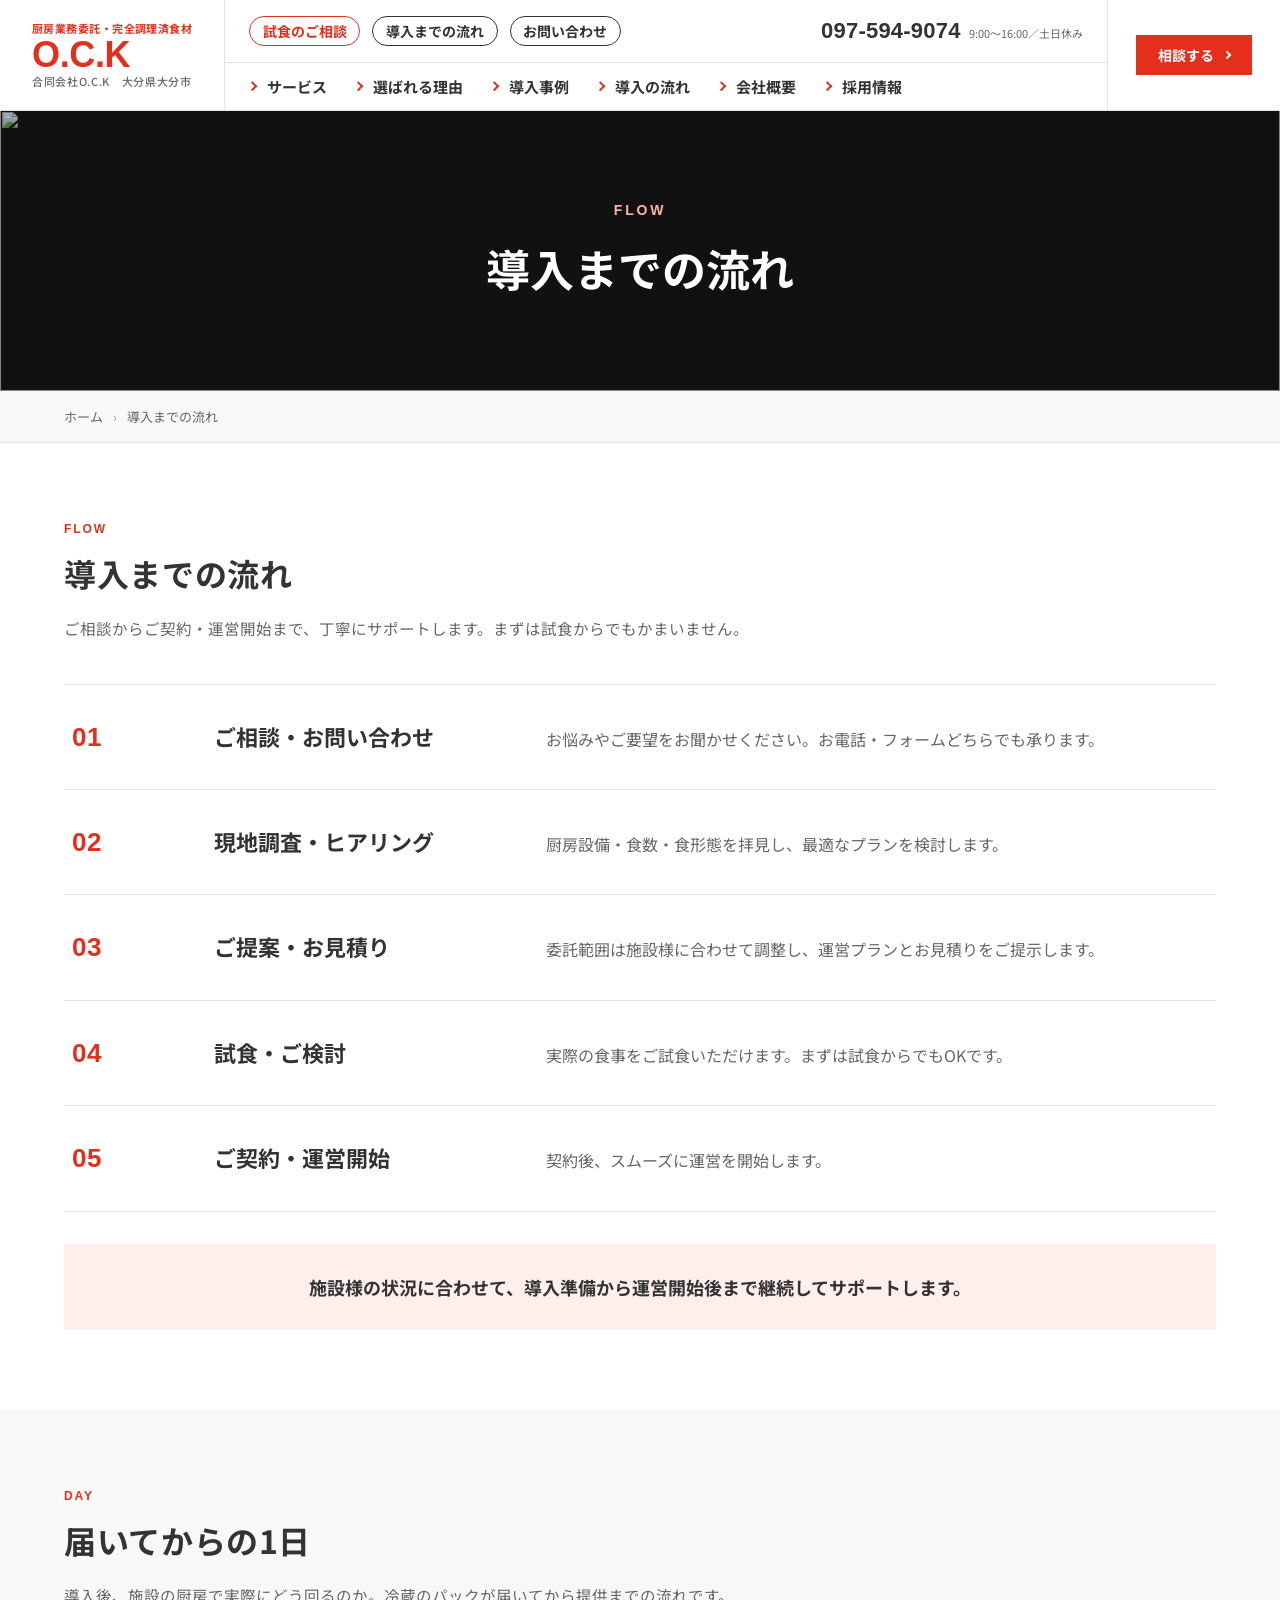
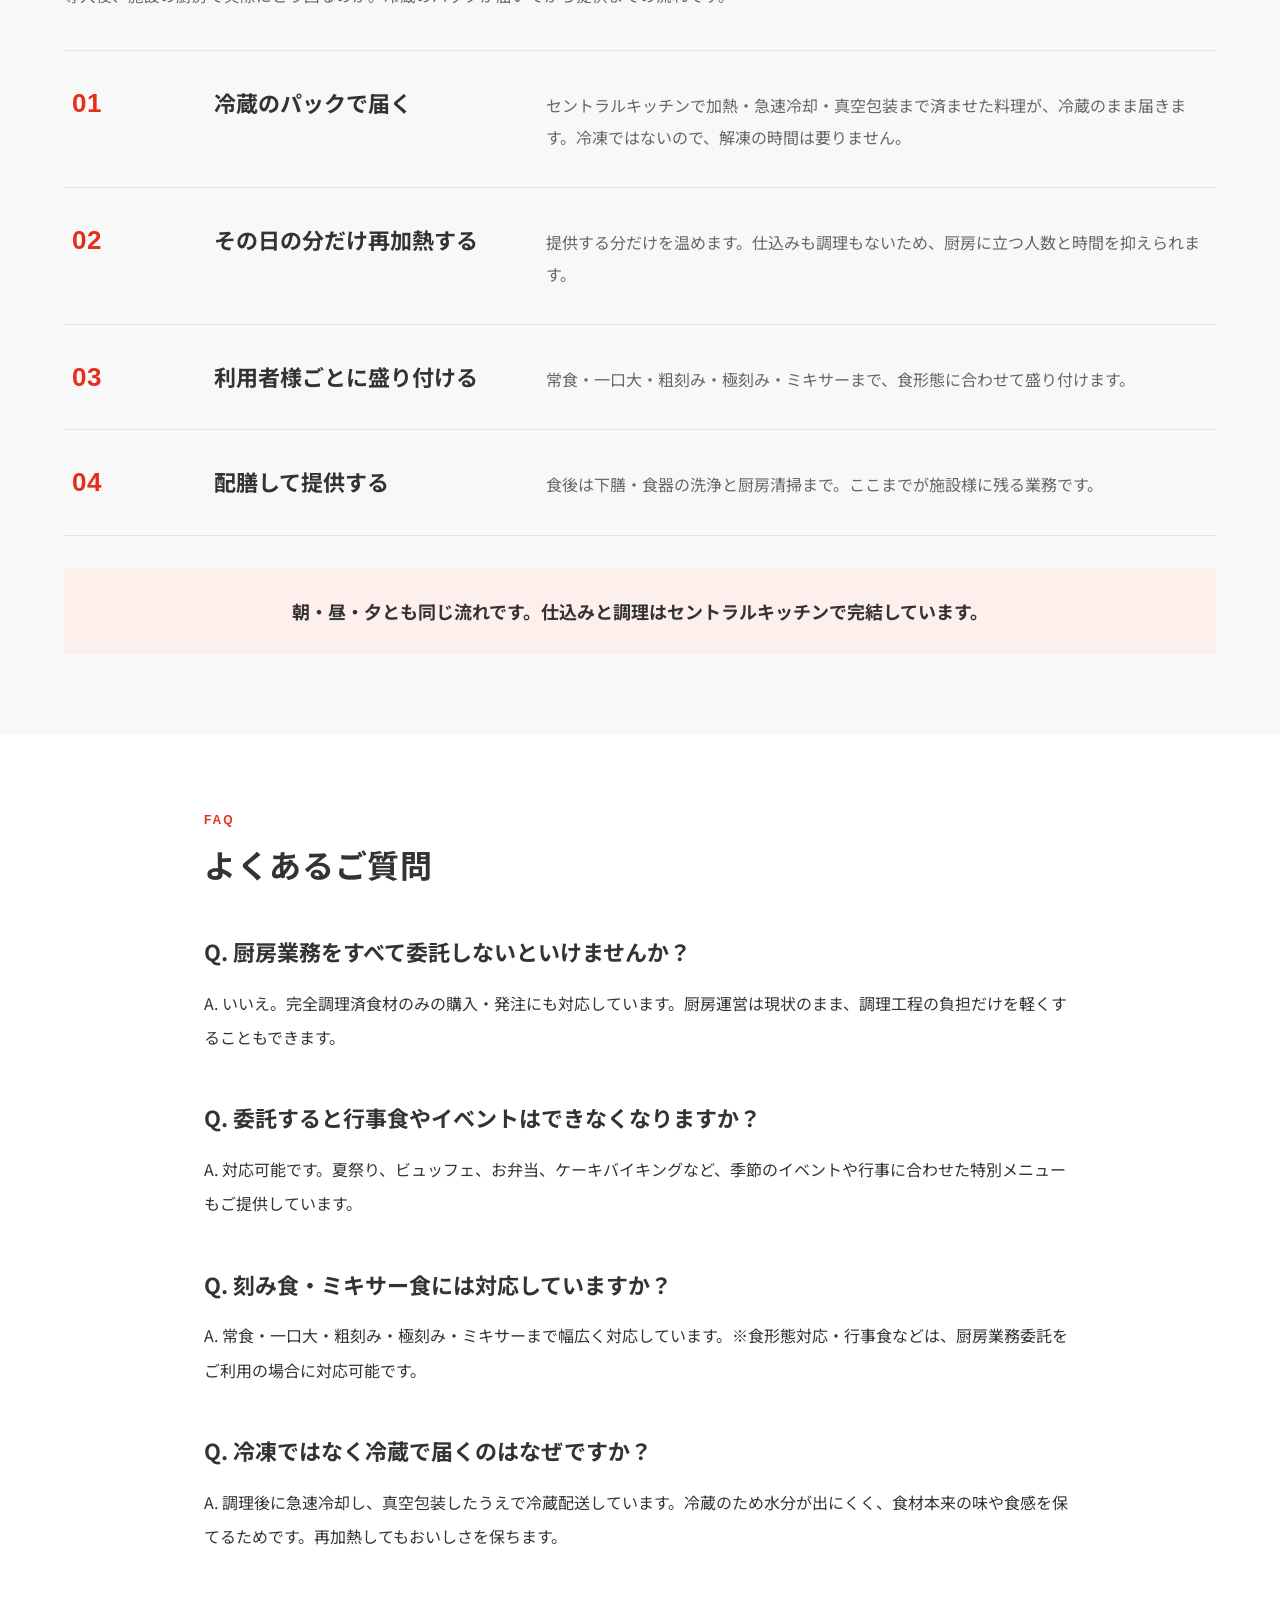
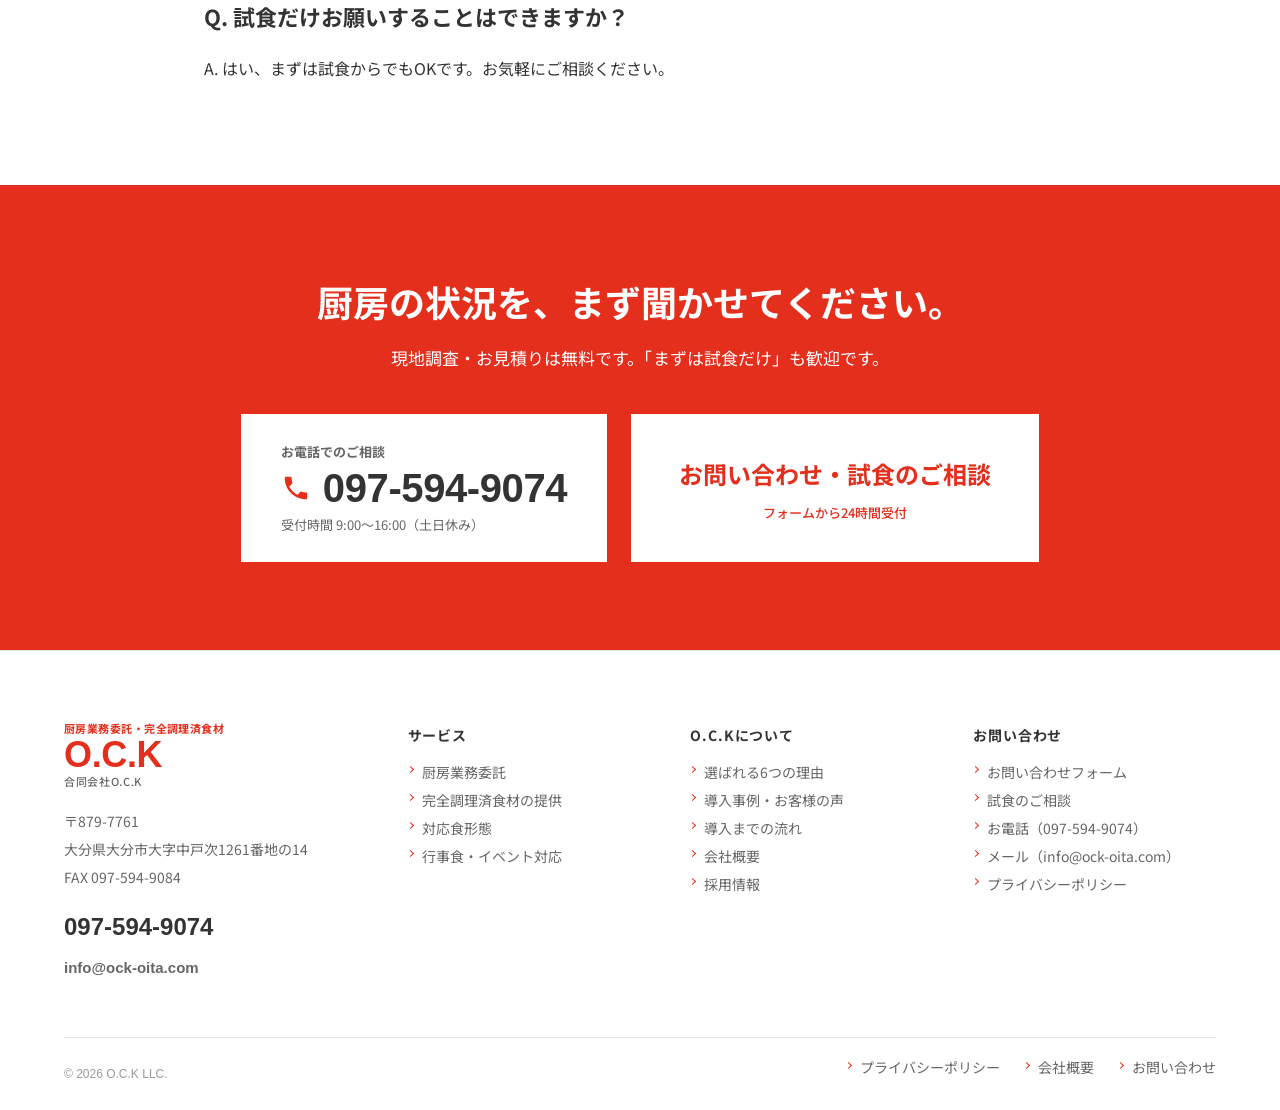
==== commit 40e3b059: "問い合わせ先メールを設定し、完全調理済食材の写真を差し替え - お問い合わせフォームをデモ用アラートから mailto 送信に変更   （info@ock-oita.com 宛、入力内容を本文に整形）" ====
--- a/flow.html
+++ b/flow.html
@@ -166,6 +166,7 @@
           FAX 097-594-9084
         </address>
         <a class="tel" href="tel:0975949074">097-594-9074</a>
+        <a class="mail" href="mailto:info@ock-oita.com">info@ock-oita.com</a>
       </div>
       <div>
         <h3>サービス</h3>
@@ -192,6 +193,7 @@
           <li><a href="contact.html">お問い合わせフォーム</a></li>
           <li><a href="contact.html#shishoku">試食のご相談</a></li>
           <li><a href="tel:0975949074">お電話（097-594-9074）</a></li>
+          <li><a href="mailto:info@ock-oita.com">メール（info@ock-oita.com）</a></li>
           <li><a href="privacy.html">プライバシーポリシー</a></li>
         </ul>
       </div>
--- a/assets/css/style.css
+++ b/assets/css/style.css
@@ -534,6 +534,8 @@
 .cta__tel .lb{display:block;font-size:1.3rem;font-weight:700;color:var(--ink-sub)}
 .cta__tel b{display:flex;align-items:center;gap:1.2rem;font-family:Arial,Helvetica,sans-serif;font-size:4rem;font-weight:700;line-height:1.25;letter-spacing:-.01em}
 .cta__tel b svg{width:3rem;height:3rem;fill:var(--red)}
+.cta__mail b{font-size:2.6rem;word-break:break-all}
+.cta__mail b svg{width:2.6rem;height:2.6rem;flex:none}
 .cta__tel span{display:block;font-size:1.3rem;color:var(--ink-sub)}
 .cta__btn{
   display:flex;flex-direction:column;justify-content:center;align-items:center;gap:.6rem;
@@ -631,6 +633,8 @@
 .Footer__brand .Logo{padding:0;border:0;margin-bottom:2rem;align-items:flex-start}
 .Footer__brand address{font-style:normal;font-size:1.4rem;color:var(--ink-sub);line-height:2}
 .Footer__brand .tel{display:block;margin-top:1.4rem;font-family:Arial,Helvetica,sans-serif;font-size:2.4rem;font-weight:700}
+.Footer__brand .mail{display:block;margin-top:.6rem;font-family:Arial,Helvetica,sans-serif;font-size:1.5rem;font-weight:700;color:var(--ink-sub);word-break:break-all}
+.Footer__brand .mail:hover{color:var(--red);opacity:1}
 .Footer h3{font-size:1.4rem;font-weight:700;margin-bottom:1.6rem;letter-spacing:.06em}
 .Footer ul li{font-size:1.4rem;line-height:1;margin-bottom:1.4rem}
 .Footer ul li a{color:var(--ink-sub);position:relative;padding-left:1.4rem}
@@ -763,6 +767,8 @@
   .cta__tel{padding:2rem}
   .cta__tel b{font-size:clamp(2.6rem,8.6vw,3.8rem);gap:.8rem}
   .cta__tel b svg{width:2.4rem;height:2.4rem}
+  .cta__mail b{font-size:clamp(1.8rem,5.6vw,2.4rem)}
+  .cta__mail b svg{width:2rem;height:2rem}
 
   .PageHead__in{padding:5.6rem 0}
   .PageHead h1{font-size:2.6rem}
